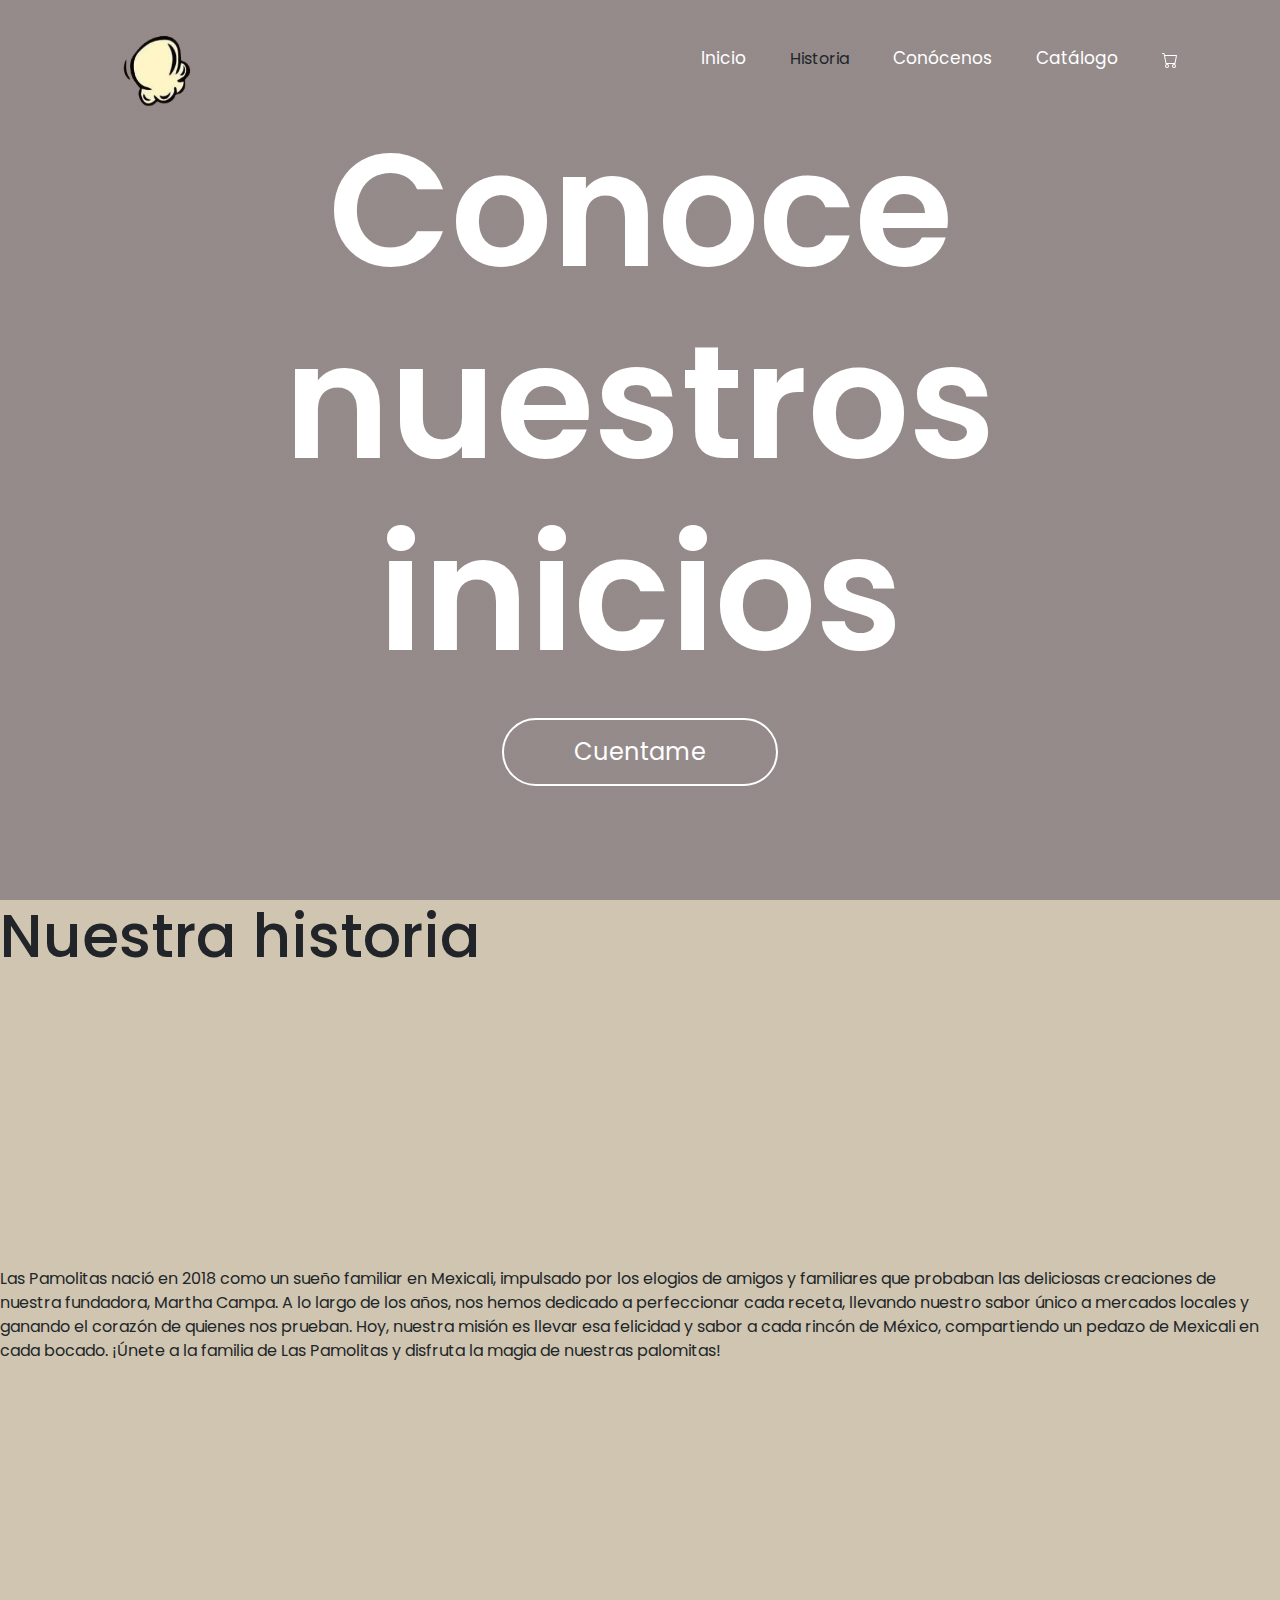
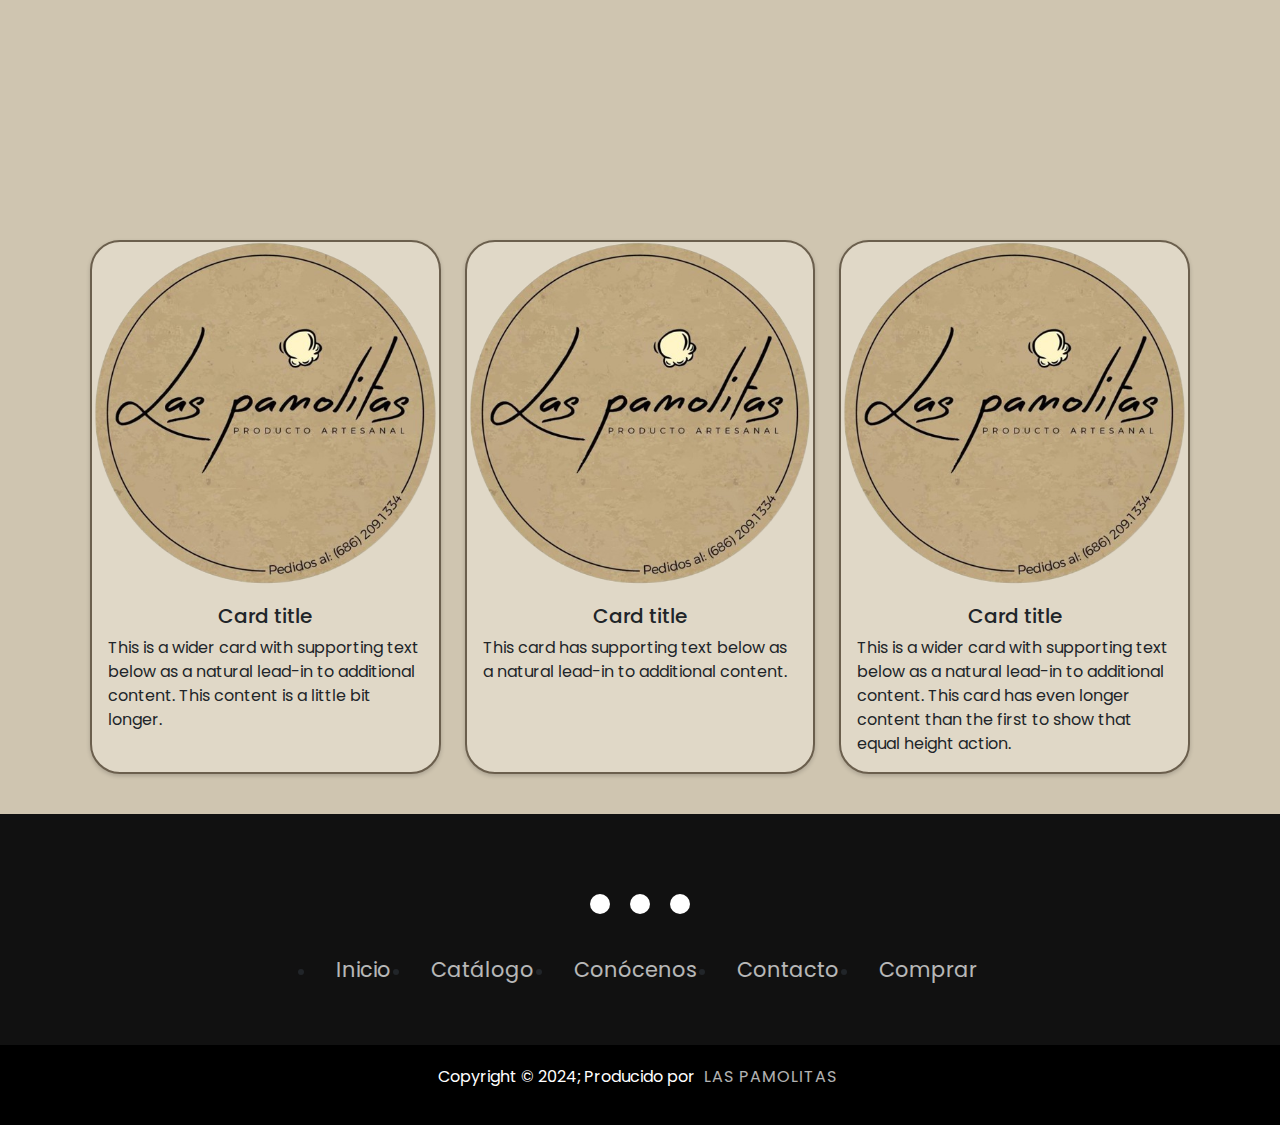
==== historia.html @ c76e0844 "Add files via upload" ====
<!DOCTYPE html>
<html lang="en">
<head>
    <meta charset="utf-8">
    <meta name="viewport" content="width=device-width, initial-scale=1">
    <title>Las pamolitas</title>
    <link href="https://cdn.jsdelivr.net/npm/bootstrap@5.3.3/dist/css/bootstrap.min.css" rel="stylesheet" integrity="sha384-QWTKZyjpPEjISv5WaRU9OFeRpok6YctnYmDr5pNlyT2bRjXh0JMhjY6hW+ALEwIH" crossorigin="anonymous">
    <link rel="shortcut icon" href="logo_pestana.png">
    <link href="https://fonts.googleapis.com/css2?family=Poppins:wght@400;500;700&display=swap" rel="stylesheet">
    <link rel="stylesheet" href="style.css">
    <link rel="stylesheet" href="https://cdnjs.cloudflare.com/ajax/libs/font-awesome/6.6.0/css/all.min.css" 
    integrity="sha512-Kc323vGBEqzTmouAECnVceyQqyqdsSiqLQISBL29aUW4U/M7pSPA/gEUZQqv1cwx4OnYxTxve5UMg5GT6L4JJg==" 
    crossorigin="anonymous" referrerpolicy="no-referrer" />
    <style>
        .bloque1 {
            animation: appear linear;
            animation-timeline: view();
            animation-range: entry 0% cover 40%;
            /*a partir de aqui ya se le puede mover, lo demas es generico*/
            display: flex;
            width: 100%;
            height: 100vh;
            text-align: left;
            align-items: center;
            justify-content: space-around;
            flex-direction: row;
            background-color: rgb(12,12,12);
        }
        
        
        .bloque1 h1 {
            width: 40%;
            font-size: 36px; 
            font-weight: 700;
            color: white; 
            margin-bottom: 400px;
            margin-left: 100px;
            margin-top: 200px;
        }
        
        .bloque1 p {
            width: 60%;
            font-size: 20px; 
            color: white; 
            line-height: 1.6;
            margin-bottom: 400px;
            margin-left: 100px;
            margin-top: 200px;
            margin-right: 60px;
        }
        
        .container {
            display: flex;
            justify-content: space-between;
            align-items: center;
            padding: 40px 15px;
            padding-inline: 20px;
        }

        .card {
            background-color: #E0D8C7;
            border: 2px solid #6B5F4D;
            border-radius: 30px;
        }

        .card h5{
            text-align: center;
        }
    </style>
</head> 

<body>

    <!--Nav bar e imagen de fondo-->
    <div class = 'video'>
        <video autoplay loop muted plays-inline class = 'video-fondo'>
            <source src="historia.mp4" type="video/mp4">
        </video>

        <nav>
            <a href = 'inicio.html'><img src = 'logo_pestana.png' class = 'logo' width = '110' height = '110' ></a>
            <ul>
                <li><a href='inicio.html'><p>Inicio</p></a></li>
                <li><a class="nav-link active" href='historia.html'><p>Historia</p></a></li>
                <li><a href='conocenos.html'><p>Conócenos</p></a></li>
                <li><a href='catalogo.html'><p>Catálogo</p></a></li>
                <li><a href='carrito.html'>
                    <svg xmlns="http://www.w3.org/2000/svg" width="16" height="16" fill="currentColor" class="bi bi-cart" viewBox="0 0 16 16">
                        <path d="M0 1.5A.5.5 0 0 1 .5 1H2a.5.5 0 0 1 .485.379L2.89 3H14.5a.5.5 0 0 1 .491.592l-1.5 8A.5.5 0 0 1 13 12H4a.5.5 0 0 1-.491-.408L2.01 3.607 1.61 2H.5a.5.5 0 0 1-.5-.5M3.102 4l1.313 7h8.17l1.313-7zM5 12a2 2 0 1 0 0 4 2 2 0 0 0 0-4m7 0a2 2 0 1 0 0 4 2 2 0 0 0 0-4m-7 1a1 1 0 1 1 0 2 1 1 0 0 1 0-2m7 0a1 1 0 1 1 0 2 1 1 0 0 1 0-2"/>
                      </svg>
                </a></li>
            </ul>
        </nav>

        <div class="content">
            <h1> Conoce nuestros inicios </h1>
            <a href="#seccion1"> Cuentame </a>
        </div>
    </div> 


    <!--Texto despues de la imagen-->
    <div class="view" style="height: 100vh;" style="justify-content: center;" id="seccion1">
        <div class="bloque" style="flex-direction: row;" style="width: auto;">
            <h1 style="font-size: 60px;">
                Nuestra historia
            </h1>
            <p style="margin-top: 295px;">
                Las Pamolitas nació en 2018 como un sueño familiar en Mexicali, impulsado por los elogios de amigos y familiares que 
                probaban las deliciosas creaciones de nuestra fundadora, Martha Campa. A lo largo de los años, nos hemos dedicado a 
                perfeccionar cada receta, llevando nuestro sabor único a mercados locales y ganando el corazón de quienes nos prueban. 
                Hoy, nuestra misión es llevar esa felicidad y sabor a cada rincón de México, compartiendo un pedazo de Mexicali en 
                cada bocado. ¡Únete a la familia de Las Pamolitas y disfruta la magia de nuestras palomitas!
            </p>
        </div>
    </div>

    <!--Cartas con imagenes-->
    <div class="container">
        <div class="row row-cols-1 row-cols-md-3 g-4">
            
            <div class="col">
              <div class="card h-100">
                <img src='logo.png' class="card-img-top" alt="...">
                <div class="card-body">
                  <h5 class="card-title">Card title</h5>
                  <p class="card-text">This is a wider card with supporting text below as a natural lead-in to additional content. This content is a little bit longer.</p>
                </div>
              </div>
            </div>

            <div class="col">
              <div class="card h-100">
                <img src='logo.png' class="card-img-top" alt="...">
                <div class="card-body">
                  <h5 class="card-title">Card title</h5>
                  <p class="card-text">This card has supporting text below as a natural lead-in to additional content.</p>
                </div>
              </div>
            </div>

            <div class="col">
              <div class="card h-100">
                <img src='logo.png' class="card-img-top" alt="...">
                <div class="card-body">
                  <h5 class="card-title">Card title</h5>
                  <p class="card-text">This is a wider card with supporting text below as a natural lead-in to additional content. This card has even longer content than the first to show that equal height action.</p>
                </div>
              </div>
            </div>

        </div>
    </div>

    <!--footer-->
    <footer>
        <div class="footerContainer">
            <div class="socialIcons">
                <a href="https://www.facebook.com/LasPamolitas/"><i class="fa-brands fa-facebook"> </i></a>
                <a href="https://www.instagram.com/laspamolitas/"><i class="fa-brands fa-instagram"> </i></a>
                <a href=""><i class="fa-brands fa-linkedin"> </i></a>
            </div>
            <div class="footerNav">
                <ul>
                    <li><a href="inicio.html"> Inicio </a></li>
                    <li><a href="catalogo.html"> Catálogo </a></li>
                    <li><a href="conocenos.html"> Conócenos </a></li>
                    <li><a href="conocenos.html"> Contacto </a></li>
                    <li><a href="carrito.html"> Comprar </a></li>
                </ul>
            </div>
        </div>
        <div class="footerBottom">
            <p> Copyright &copy; 2024; Producido por <span class = 'designer'> Las pamolitas</span></p>
        </div>
    </footer>

</body>
</html>
---- style.css ----
*{
    padding : 0; 
    margin: 0;
    box-sizing: border-box;
    font-family: 'Poppins';
}

body {
    background-color: #CFC5B0;
    font-family: 'poppins', sans-serif;
  }


/*Configuracion del video*/
.video {
    width: 100%;
    height: 100vh;
    background-image: linear-gradient(rgba(12,3,51,0.3), rgba(12,3,51,0.3));
    position: relative; 
    padding: 0.5%;
    display: flex;
    align-items: center;
    justify-content: center;
}

.fondo {
    width: 100%;
    height: 100vh;
    background-image: linear-gradient(rgba(12,3,51,0.3), rgba(12,3,51,0.3));
    position: relative; 
    padding: 0.5%;
    display: flex;
    align-items: center;
    justify-content: center;
}

.imagen-fondo{
    position: absolute;
    right: 0;
    bottom: 0;
    z-index: -1;
    width: 100%;
    height: 100vh;
}

.video-fondo{
    position: absolute;
    right: 0;
    bottom: 0;
    z-index: -1;
}

@media(min-aspect-ratio: 16/9){
    .video-fondo{
        width: 100%;
        height: auto;
    }
}

@media(max-aspect-ratio: 16/9){
    .video-fondo{
        width: auto;
        height: 100%;
    }
}

/*Configuracion del nav bar y su hover*/
nav {
    width: 100%;
    position: absolute;
    top: 0;
    left: 0;
    padding: 20px 8%;
    display: flex;
    align-items: center;
    justify-content: space-between;
}

nav ul li {
    list-style: none;
    display: inline-block;
    margin-left: 40px;
}

nav ul li a {
    text-decoration: none;
    color:#fff;
    font-size: 17px;
    transition: 0.5s;
}

nav ul li a:hover {
    color: black;
}

/*Configuracion de las letras*/

.content{
    text-align: center;
}

.content h1{
    font-size: 160px;
    color: #fff;
    font-weight: 600;
    transition: 0.5s;
}

.content h1:hover {
    -webkit-text-stroke: 2px #fff;
    color: transparent;
}

.content a {
    text-decoration: none;
    display: inline-block;
    color: #fff;
    font-size: 24px;
    border: 2px solid #fff;
    padding: 14px 70px;
    border-radius: 50px;
    margin-top: 20px;
    transition: 0.5s;
}

.content a:hover {
    -webkit-text-stroke: 2px #fff;
    background-color: black;
}

.content ul li a p{
    transition: 0.5s;
}

.content ul li a p:hover {
    -webkit-text-stroke: 2px #fff;
    background-color: black;
}

/*Aqui empieza el footer*/

footer{
    background-color: #111;
}

.footerContainer {
    width: 100%;
    padding: 70px 20px 30px;
}

.socialIcons{
    display: flex;
    justify-content: center;
}

.socialIcons a {
    text-decoration: none;
    padding: 10px;
    background-color: white;
    margin: 10px;
    border-radius: 50%;
}

.socialIcons a i {
    font-size: 2em;
    color: black;
    opacity: 0.9;
}

.socialIcons a:hover {
    background-color: #111;
    transition: 0.5s;
}

.socialIcons a:hover i {
    color: white;
    transition: 0.5s;
}

.footerNav {
    margin: 30px 0;
}

.footerNav ul {
    display: flex;
    justify-content: center;
}

.footerNav ul li a{
    color: white;
    margin: 20px;
    text-decoration: none;
    font-size: 1.3em;
    opacity: 0.7;
    transition: 0.5s;
}


.footerNav ul li a:hover{
    opacity: 1;
}

.footerBottom {
    background-color: #000;
    padding: 20px;
    text-align: center;
}

.footerBottom p{
    color: white;

}

.designer{
    opacity: 0.7;
    text-transform: uppercase;
    letter-spacing: 1px;
    font-weight: 400;
    margin: 0px 5px;
}

/*animaciones para cuando aparezca el texto*/

@keyframes appear {
    from{
        opacity: 0;
        scale: 0.5;
    } to {
        opacity: 1;
        scale: 1 ;
    }
}

.bloque {
    animation: appear linear;
    animation-timeline: view();
    animation-range: entry 0% cover 40%;
}

.about {
    width: 100%;
    padding: 78px 0;
    background-color: #CFC5B0;
    font-family: 'Poppins';
}

.about .img {
    height: 100vh;
    width: auto;
    position: relative;
    margin-top: -156px;
    margin-left: -60px;
}

.about-text {
    width: 550px;
}

.main {
    width: 100%;
    height: 100vh;
    margin: 0 auto;
    display: flex;
    align-items: center;
    justify-content: space-around;
}

.about-text h1 {
    color: #000;
    font-size: 36px; 
    font-weight: 700;
    margin-bottom: 20px;
}

.about-text h5 {
    color: #222;
    font-size: 25px;
    margin-bottom: 25px;
    letter-spacing: 2px;
}

.about-text {
    color: #555;
    letter-spacing:  1px;
    line-height: 1.6;
    margin-bottom: 45px;
    Font-size: 16px; 
}

.card-image-top {
    border-radius: 50px;
    padding: 20px;
}

.card {
    border-radius: 30px;
    box-shadow: rgba(0, 0, 0, 0.18) 0px 2px 4px;
    background-color: #E0E0E0;
    transition: 0.3s ease-in-out;
}

.card:hover {
    transform: scale(1.1);
}

.card_body {
    padding: 25px;
    margin-top: -15px;
}

.container .boton {
    color: black;
    font-size: 12px;
    border: 2px solid gray;
    padding: 0px 40px;
    border-radius: 50px;
    transition: 0.5s;
}

.container .boton:hover {
    -webkit-text-stroke: 2px #fff;
    background-color: black;
}


h3, h5 {
    color: rgb(0, 91, 228);
}

.cuadricula {
    min-height: 100vh;
    display: flex;
    align-items: center;
    justify-content: center;
    background-color: rgb(12,12,12);
    width: 100%;
    height: 100vh;
}

.conocenos {
    display: flex;
    align-items: center;
    justify-content: center;
    width: 100%;
    gap: 5em;
    color: white;
}

.box {
    max-width: 600px;
}

.box h1 {
    font-size: 5em;
    margin-right: 20px;
}

.box p {
    font-size: 1.2em;
    margin-right: 20px;
}

iframe {
    border-radius: 1em;

}
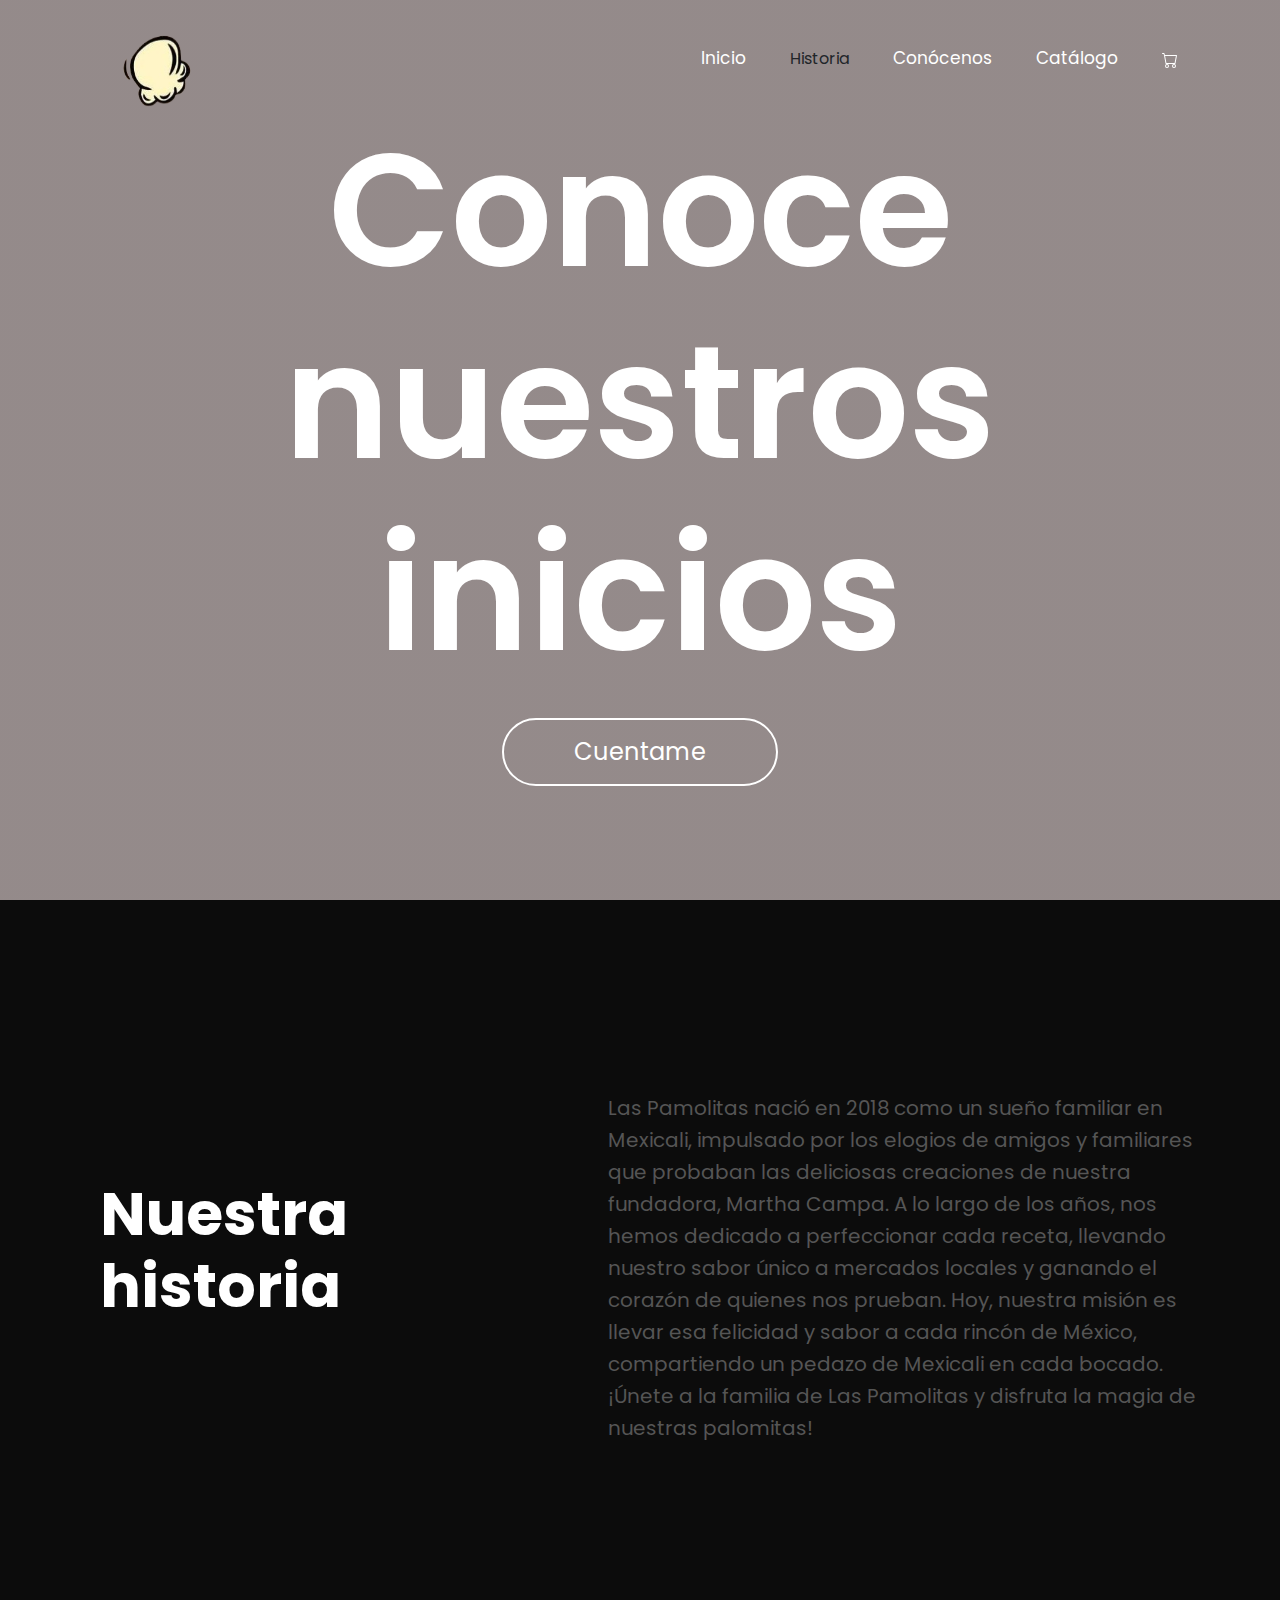
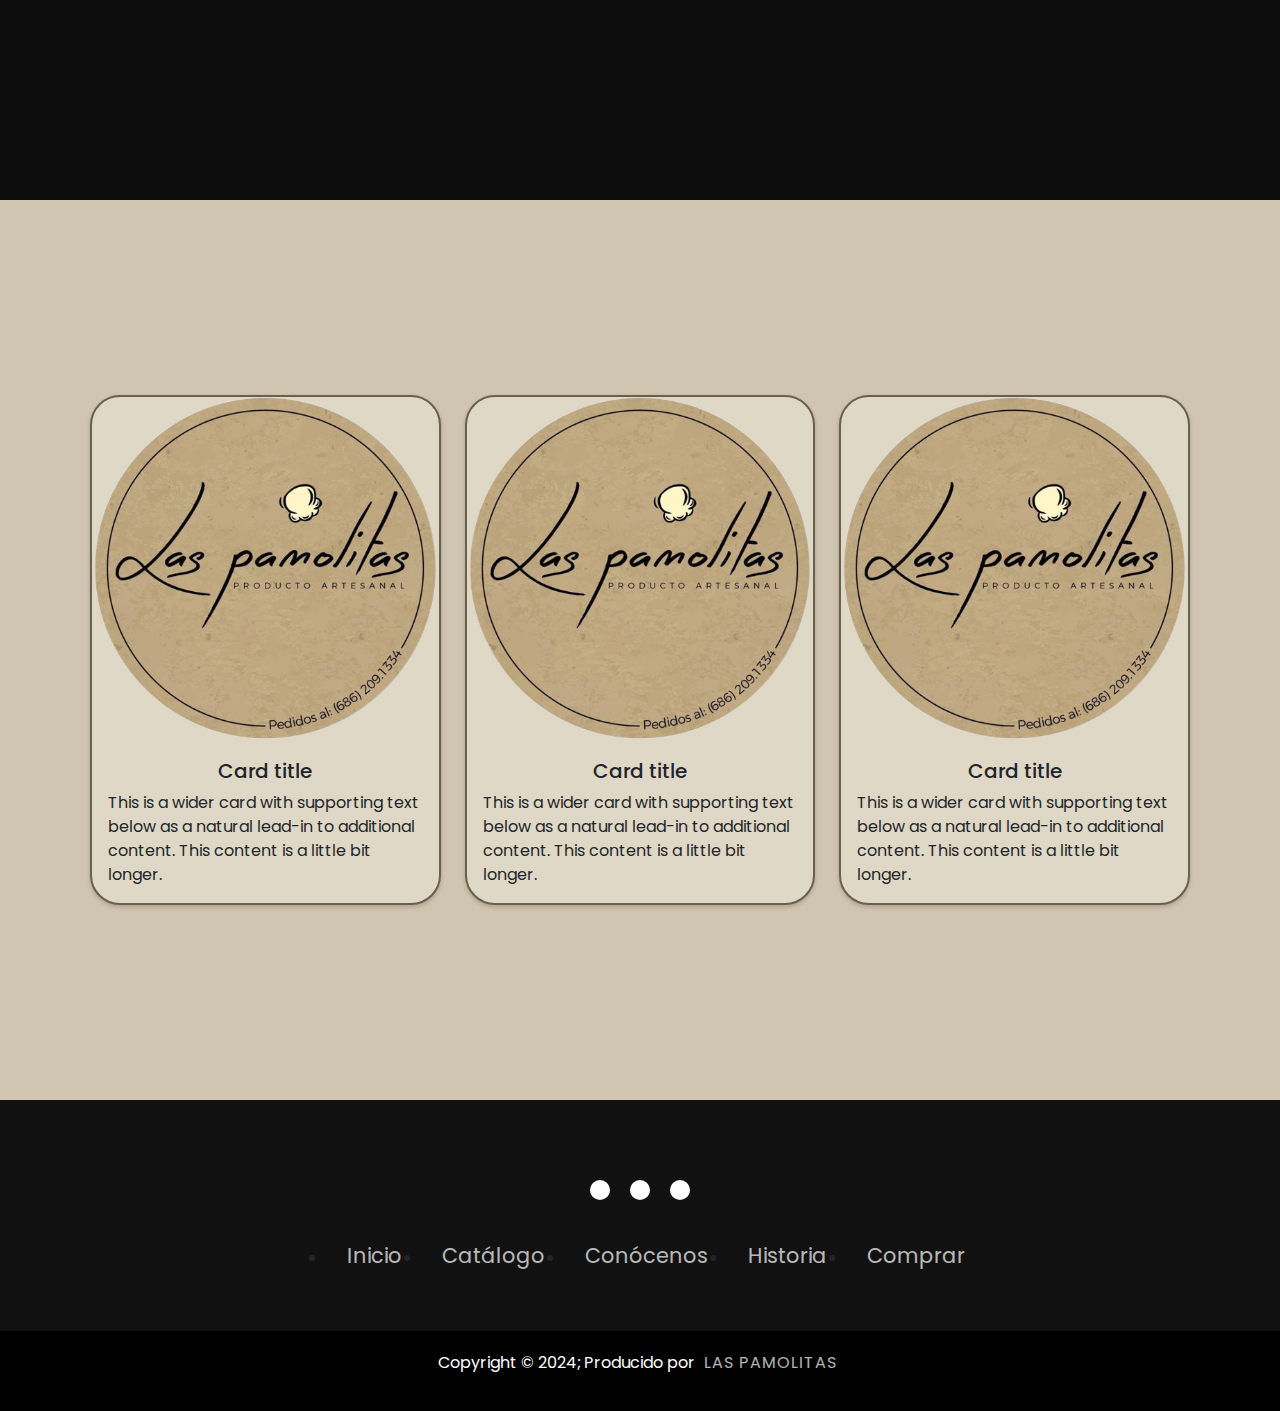
==== commit ab7dca74: "Update historia.html" ====
--- a/historia.html
+++ b/historia.html
@@ -41,7 +41,7 @@
         .bloque1 p {
             width: 60%;
             font-size: 20px; 
-            color: white; 
+            color: #555; 
             line-height: 1.6;
             margin-bottom: 400px;
             margin-left: 100px;
@@ -55,6 +55,7 @@
             align-items: center;
             padding: 40px 15px;
             padding-inline: 20px;
+            height: 100vh;
         }
 
         .card {
@@ -78,9 +79,9 @@
         </video>
 
         <nav>
-            <a href = 'inicio.html'><img src = 'logo_pestana.png' class = 'logo' width = '110' height = '110' ></a>
+            <a href = 'index.html'><img src = 'logo_pestana.png' class = 'logo' width = '110' height = '110' ></a>
             <ul>
-                <li><a href='inicio.html'><p>Inicio</p></a></li>
+                <li><a href='index.html'><p>Inicio</p></a></li>
                 <li><a class="nav-link active" href='historia.html'><p>Historia</p></a></li>
                 <li><a href='conocenos.html'><p>Conócenos</p></a></li>
                 <li><a href='catalogo.html'><p>Catálogo</p></a></li>
@@ -101,11 +102,11 @@
 
     <!--Texto despues de la imagen-->
     <div class="view" style="height: 100vh;" style="justify-content: center;" id="seccion1">
-        <div class="bloque" style="flex-direction: row;" style="width: auto;">
+        <div class="bloque1" style="flex-direction: row;" style="width: auto;">
             <h1 style="font-size: 60px;">
                 Nuestra historia
             </h1>
-            <p style="margin-top: 295px;">
+            <p style="margin-top: 235px;">
                 Las Pamolitas nació en 2018 como un sueño familiar en Mexicali, impulsado por los elogios de amigos y familiares que 
                 probaban las deliciosas creaciones de nuestra fundadora, Martha Campa. A lo largo de los años, nos hemos dedicado a 
                 perfeccionar cada receta, llevando nuestro sabor único a mercados locales y ganando el corazón de quienes nos prueban. 
@@ -118,39 +119,44 @@
     <!--Cartas con imagenes-->
     <div class="container">
         <div class="row row-cols-1 row-cols-md-3 g-4">
-            
             <div class="col">
-              <div class="card h-100">
-                <img src='logo.png' class="card-img-top" alt="...">
-                <div class="card-body">
-                  <h5 class="card-title">Card title</h5>
-                  <p class="card-text">This is a wider card with supporting text below as a natural lead-in to additional content. This content is a little bit longer.</p>
+                <div class="bloque">
+                    <div class="card h-100">
+                        <img src='logo.png' class="card-img-top" alt="...">
+                        <div class="card-body">
+                            <h5 class="card-title">Card title</h5>
+                            <p class="card-text">This is a wider card with supporting text below as a natural lead-in to additional content. This content is a little bit longer.</p>
+                        </div>
+                    </div>
                 </div>
-              </div>
             </div>
-
+    
             <div class="col">
-              <div class="card h-100">
-                <img src='logo.png' class="card-img-top" alt="...">
-                <div class="card-body">
-                  <h5 class="card-title">Card title</h5>
-                  <p class="card-text">This card has supporting text below as a natural lead-in to additional content.</p>
+                <div class="bloque">
+                    <div class="card h-100">
+                        <img src='logo.png' class="card-img-top" alt="...">
+                        <div class="card-body">
+                            <h5 class="card-title">Card title</h5>
+                            <p class="card-text">This is a wider card with supporting text below as a natural lead-in to additional content. This content is a little bit longer.</p>
+                        </div>
+                    </div>
                 </div>
-              </div>
             </div>
-
+    
             <div class="col">
-              <div class="card h-100">
-                <img src='logo.png' class="card-img-top" alt="...">
-                <div class="card-body">
-                  <h5 class="card-title">Card title</h5>
-                  <p class="card-text">This is a wider card with supporting text below as a natural lead-in to additional content. This card has even longer content than the first to show that equal height action.</p>
+                <div class="bloque">
+                    <div class="card h-100">
+                        <img src='logo.png' class="card-img-top" alt="...">
+                        <div class="card-body">
+                            <h5 class="card-title">Card title</h5>
+                            <p class="card-text">This is a wider card with supporting text below as a natural lead-in to additional content. This content is a little bit longer.</p>
+                        </div>
+                    </div>
                 </div>
-              </div>
             </div>
-
         </div>
     </div>
+    
 
     <!--footer-->
     <footer>
@@ -162,10 +168,10 @@
             </div>
             <div class="footerNav">
                 <ul>
-                    <li><a href="inicio.html"> Inicio </a></li>
+                    <li><a href="index.html"> Inicio </a></li>
                     <li><a href="catalogo.html"> Catálogo </a></li>
                     <li><a href="conocenos.html"> Conócenos </a></li>
-                    <li><a href="conocenos.html"> Contacto </a></li>
+                    <li><a href="historia.html"> Historia </a></li>
                     <li><a href="carrito.html"> Comprar </a></li>
                 </ul>
             </div>
